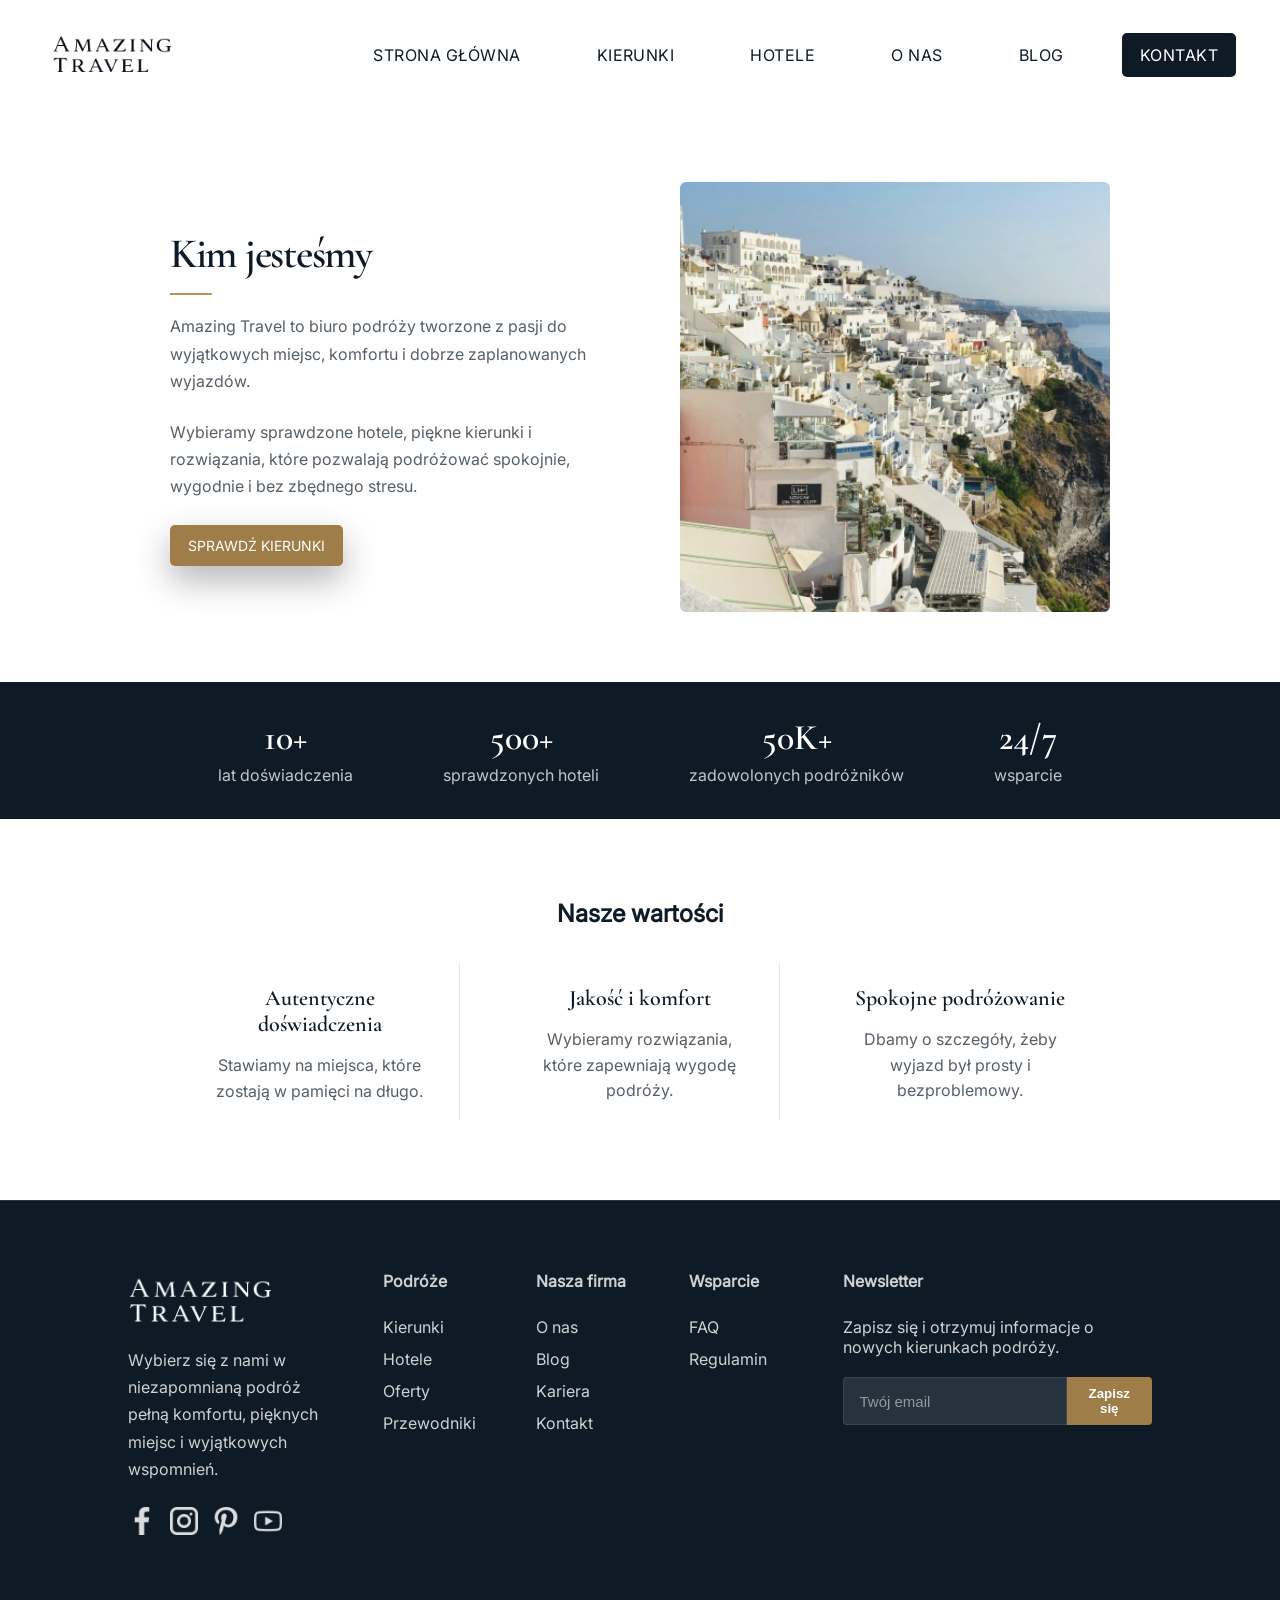
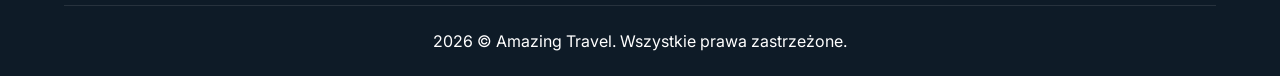
==== about.html @ a0cbdc21 "First commit" ====
<!doctype html>
<html lang="pl">
  <head>
    <meta charset="UTF-8" />
    <meta name="viewport" content="width=device-width, initial-scale=1.0" />
    <meta
      name="description"
      content="Poznaj Amazing Travel — biuro podróży tworzące komfortowe wyjazdy, sprawdzone hotele i wyjątkowe doświadczenia na całym świecie."
    />
    <title>Amazing Travel - podróże bez kompromisów</title>

    <link rel="stylesheet" href="css/index.css" />
    <link rel="stylesheet" href="css/about.css" />
  </head>
  <body class="page_light">
   <nav class="navbar">
  <a
    href="index.html"
    class="navbar_logo"
    aria-label="Amazing Travel - strona główna"
  >
    <img src="assets/images/logo_white.png" class="logo logo_light" alt="" />
    <img src="assets/images/logo.png" class="logo logo_dark" alt="" />
  </a>

  <button class="hamburger" type="button" aria-label="Otwórz menu">
    <span></span>
    <span></span>
    <span></span>
  </button>

  <ul>
    <li><a href="index.html">Strona główna</a></li>
    <li><a href="destinations.html">Kierunki</a></li>
    <li><a href="hotels.html">Hotele</a></li>
    <li><a href="about.html">O nas</a></li>
    <li><a href="blog.html">Blog</a></li>
    <li><a href="contact.html">Kontakt</a></li>
  </ul>
</nav>

    <main class="about">
      <section class="about_story">
        <div class="about_text">
          <h1>Kim jesteśmy</h1>
          <p>
            Amazing Travel to biuro podróży tworzone z pasji do wyjątkowych
            miejsc, komfortu i dobrze zaplanowanych wyjazdów.
          </p>
          <p>
            Wybieramy sprawdzone hotele, piękne kierunki i rozwiązania, które
            pozwalają podróżować spokojnie, wygodnie i bez zbędnego stresu.
          </p>
          <a href="destinations.html" class="button"> Sprawdź kierunki </a>
        </div>

        <div class="about_image">
          <img
            src="assets/images/cities/santorini.jpg"
            alt="Santorini, Grecja"
          />
        </div>
      </section>

      <section class="about_stats">
        <div>
          <h3>10+</h3>
          <p>lat doświadczenia</p>
        </div>
        <div>
          <h3>500+</h3>
          <p>sprawdzonych hoteli</p>
        </div>
        <div>
          <h3>50K+</h3>
          <p>zadowolonych podróżników</p>
        </div>
        <div>
          <h3>24/7</h3>
          <p>wsparcie</p>
        </div>
      </section>

      <section class="about_values">
        <h2>Nasze wartości</h2>

        <div class="values">
          <div>
            <h3>Autentyczne doświadczenia</h3>
            <p>Stawiamy na miejsca, które zostają w pamięci na długo.</p>
          </div>
          <div>
            <h3>Jakość i komfort</h3>
            <p>Wybieramy rozwiązania, które zapewniają wygodę podróży.</p>
          </div>
          <div>
            <h3>Spokojne podróżowanie</h3>
            <p>Dbamy o szczegóły, żeby wyjazd był prosty i bezproblemowy.</p>
          </div>
        </div>
      </section>
    </main>

    <footer class="site_footer">
      <div class="footer">
        <section class="footer_about">
          <img src="../assets/images/logo_white.png" alt="" />
          <p>
            Wybierz się z nami w niezapomnianą podróż pełną komfortu, pięknych
            miejsc i wyjątkowych wspomnień.
          </p>
          <div class="icons">
            <a href="https://facebook.com"
              ><img src="../assets/icons/facebook.png" alt="Facebook"
            /></a>
            <a href="https://instagram.com"
              ><img src="../assets/icons/instagram.png" alt="Instagram"
            /></a>
            <a href="https://pinterest.com"
              ><img src="../assets/icons/pinterest.png" alt="Pinterest"
            /></a>
            <a href="https://youtube.com"
              ><img src="../assets/icons/youtube.png" alt="Youtube"
            /></a>
          </div>
        </section>
        <nav class="footer_travel">
          <h4>Podróże</h4>
          <ul>
            <li><a href="destinations.html">Kierunki</a></li>
            <li><a href="hotels.html">Hotele</a></li>
            <li><a href="book.html">Oferty</a></li>
            <li>Przewodniki</li>
          </ul>
        </nav>
        <nav class="footer_company">
          <h4>Nasza firma</h4>
          <ul>
            <li><a href="about.html">O nas</a></li>
            <li><a href="blog.html">Blog</a></li>
            <li>Kariera</li>
            <li><a href="contact.html">Kontakt</a></li>
          </ul>
        </nav>
        <nav class="footer_support">
          <h4>Wsparcie</h4>
          <ul>
            <li>FAQ</li>
            <li>Regulamin</li>
          </ul>
        </nav>
        <section class="footer_newsletter">
          <h4>Newsletter</h4>
          <p>Zapisz się i otrzymuj informacje o nowych kierunkach podróży.</p>
          <form class="newsletter_form">
            <input type="email" placeholder="Twój email" />
            <button type="submit">Zapisz się</button>
          </form>
        </section>
      </div>
      <p class="copyright">
        2026 © Amazing Travel. Wszystkie prawa zastrzeżone.
      </p>
    </footer>

    <script src="js/main.js"></script>
  </body>
</html>
---- css/index.css ----
* {
  box-sizing: border-box;
}

@font-face {
  font-family: "Inter";
  src: url("../assets/fonts/Inter-VariableFont_opsz,wght.ttf")
    format("truetype");
  font-weight: 400;
  font-style: normal;
  font-display: swap;
}

@font-face {
  font-family: "Cormorant Garamond";
  src: url("../assets/fonts/CormorantGaramond-VariableFont_wght.ttf")
    format("truetype");
  font-weight: 600;
  font-style: normal;
  font-display: swap;
}

html,
body {
  margin: 0;
  padding: 0;
  font-family: "Inter", Arial, sans-serif;
}

img {
  display: block;
  max-width: 100%;
}

.button {
  display: inline-block;
  padding: 12px 18px;
  border-radius: 5px;
  background-color: #9f7d48;
  color: #fff;
  font-size: 16px;
  text-decoration: none;
  text-transform: uppercase;
  box-shadow: 0 14px 34px rgba(0, 0, 0, 0.3);
  transition: background-color 0.25s ease;
}

.button:hover {
  background-color: #b8925a;
}

/* NAVBAR */

.navbar {
  position: absolute;
  top: 0;
  left: 0;
  z-index: 100;
  display: flex;
  justify-content: space-between;
  width: 100%;
  padding: 18px 34px;
}

.navbar .logo {
  height: 50px;
}

.page_dark .navbar .logo_dark {
  display: none;
}

.page_light .navbar a {
  color: #0e1b27;
}

.page_light .navbar .logo_light {
  display: none;
}

.page_light .navbar .logo_dark {
  display: block;
}

.navbar ul {
  z-index: 101;
  display: flex;
  align-items: center;
  gap: 20px;
  margin: 0;
  padding: 0;
  list-style: none;
}

.navbar li {
  display: flex;
  align-items: center;
  justify-content: center;
  padding: 5px 10px;
}

.navbar a {
  padding: 12px 18px;
  color: #fff;
  font-size: 16px;
  font-weight: 500;
  letter-spacing: 0.03em;
  text-decoration: none;
  text-transform: uppercase;
}

.navbar ul li:last-child a {
  border-radius: 5px;
  background-color: #0e1b27;
  color: #fff;
}

.hamburger {
  display: none;
}

/* HEADER */

.main_header {
  position: relative;
  width: 100%;
  height: 75vh;
  overflow: hidden;
}

.header_bg {
  width: 100%;
  height: 100%;
  object-fit: cover;
  filter: brightness(1.15) contrast(1.05) saturate(0.7);
}

.main_header::before {
  content: "";
  position: absolute;
  inset: 0;
  z-index: 1;
  background:
    linear-gradient(
      90deg,
      rgba(14, 27, 39, 0.5) 0%,
      rgba(14, 27, 39, 0.35) 42%,
      rgba(14, 27, 39, 0.1) 100%
    ),
    linear-gradient(
      180deg,
      rgba(14, 27, 39, 0.3) 0%,
      rgba(14, 27, 39, 0.05) 45%,
      rgba(14, 27, 39, 0.35) 100%
    );
}

.header_txt {
  position: absolute;
  top: 31%;
  left: 10%;
  z-index: 2;
  width: 80%;
  max-width: 720px;
}

.header_title {
  color: #fff;
  font-family: "Cormorant Garamond", serif;
  font-size: 58px;
  font-weight: 600;
  line-height: 1;
  letter-spacing: -0.03em;
  text-shadow: 0 8px 32px rgba(0, 0, 0, 0.4);
}

.header_description {
  max-width: 620px;
  margin: 28px 0 36px;
  color: rgba(255, 255, 255, 0.9);
  font-size: 20px;
  font-weight: 300;
  line-height: 1.65;
  text-shadow: 0 4px 20px rgba(0, 0, 0, 0.3);
}

/* FOOTER */
footer {
  background-color: #0e1b27;
  border-top: 1px solid rgba(255, 255, 255, 0.1);
}

.footer {
  display: flex;
  align-items: flex-start;
  justify-content: space-between;
  gap: 5%;
  width: 90%;
  max-width: 2100px;
  min-height: 300px;
  margin: 0 auto;
  padding: 70px 5%;
  color: rgba(255, 255, 255, 0.8);
  border-bottom: 1px solid rgba(255, 255, 255, 0.1);
}

.footer a {
  color: rgba(255, 255, 255, 0.8);
  text-decoration: none;
  transition: color 0.2s ease;
}

.footer a:hover {
  color: #fff;
}

.footer h4 {
  margin-top: 0;
  margin-bottom: 26px;
}

.footer ul {
  margin: 0;
  padding: 0;
  list-style: none;
}

.footer li {
  margin: 12px 0;
}

.footer_about,
.footer_newsletter {
  flex: 2;
}

.footer_travel,
.footer_company,
.footer_support {
  flex: 1;
}

.footer_about > img {
  height: 60px;
}

.footer_about p {
  max-width: 300px;
  color: rgba(255, 255, 255, 0.8);
  line-height: 1.7;
}

.icons {
  display: flex;
  gap: 14px;
  margin-top: 24px;
}

.icons img {
  height: 28px;
  opacity: 0.85;
  transition: opacity 0.25s ease;
}

.icons img:hover {
  opacity: 1;
}

.newsletter_form {
  display: flex;
  margin-top: 20px;
}

.newsletter_form input {
  flex: 1;
  height: 48px;
  padding: 0 16px;
  border: 1px solid rgba(255, 255, 255, 0.1);
  border-radius: 4px 0 0 4px;
  outline: none;
  background-color: rgba(255, 255, 255, 0.1);
  color: #fff;
  font-size: 15px;
}

.newsletter_form input::placeholder {
  color: rgba(255, 255, 255, 0.5);
}

.newsletter_form button {
  height: 48px;
  padding: 0 22px;
  border: 0;
  border-radius: 0 4px 4px 0;
  background-color: #9f7d48;
  color: #fff;
  font-weight: 600;
  cursor: pointer;
  transition: background-color 0.25s ease;
}

.newsletter_form button:hover {
  background-color: #b8925a;
}

.copyright {
  display: flex;
  align-items: center;
  justify-content: center;
  height: 70px;
  margin: 0;
  color: #fff;
}

/* FEATURES */

.features {
  display: flex;
  align-items: center;
  justify-content: center;
  gap: 3%;
  width: 100%;
  min-height: 25vh;
  background-color: #0e1b27;
  color: #fff;
}

.feature {
  width: 20%;
  max-width: 250px;
}

.feature p {
  line-height: 1.5;
}

.feature_icon {
  height: 48px;
}

/* POPULAR DIRECTIONS */

.popular {
  display: flex;
  flex-direction: column;
  align-items: center;
  width: 100%;
  padding: 70px 8%;
  background-color: #faf7f2;
}

.popular h2 {
  margin: 0 0 40px;
  color: #0e1b27;
  font-family: "Cormorant Garamond", serif;
  font-size: 36px;
  font-weight: 600;
  letter-spacing: -0.03em;
}

.popular h2::after {
  content: "";
  display: block;
  width: 42px;
  height: 2px;
  margin: 14px auto 0;
  background-color: #b8925a;
}

.popular .cards {
  display: flex;
  justify-content: center;
  gap: 32px;
  width: 100%;
}

.popular .card {
  width: 90%;
  max-width: 360px;
  overflow: hidden;
  background-color: #fff;
  border: 1px solid rgba(14, 27, 39, 0.1);
  border-radius: 5px;
  box-shadow: 0 14px 35px rgba(14, 27, 39, 0.05);
}

.popular .card img {
  width: 100%;
  height: 210px;
  object-fit: cover;
}

.popular .card h3,
.popular .card p,
.popular .card a {
  margin-right: 24px;
  margin-left: 24px;
}

.popular .card h3 {
  margin-top: 22px;
  margin-bottom: 10px;
  color: #0e1b27;
  font-size: 20px;
}

.popular .card p {
  margin-top: 0;
  margin-bottom: 18px;
  color: rgba(14, 27, 39, 0.7);
  font-size: 15px;
  line-height: 1.6;
}

.popular .card a {
  display: inline-block;
  margin-bottom: 26px;
  color: #a88752;
  font-size: 13px;
  font-weight: 700;
  letter-spacing: 0.08em;
  text-decoration: none;
}

/* FIND WHERE */

.find_where {
  position: relative;
  display: flex;
  flex-direction: column;
  align-items: flex-start;
  justify-content: center;
  width: 100%;
  height: 400px;
  padding-left: 20%;
  overflow: hidden;
  background-image: url("../assets/images/pexels-sokil-2159771144-37146574.jpg");
  background-position: 50% 70%;
  background-size: cover;
  color: #fff;
}

.find_where::before {
  content: "";
  position: absolute;
  inset: 0;
  z-index: 1;
  background: linear-gradient(
    90deg,
    rgba(14, 27, 39, 0.85) 0%,
    rgba(14, 27, 39, 0.75) 42%,
    rgba(14, 27, 39, 0.5) 100%
  );
}

.find_where h2,
.find_where p,
.find_where .button {
  position: relative;
  z-index: 2;
}

.find_where h2 {
  margin: 0 0 16px;
  font-family: "Cormorant Garamond", serif;
  font-size: 42px;
  font-weight: 600;
  line-height: 1;
  letter-spacing: -0.03em;
  text-shadow: 0 8px 32px rgba(0, 0, 0, 0.4);
}

.find_where p {
  max-width: 440px;
  margin: 0 0 28px;
  color: rgba(255, 255, 255, 0.85);
  font-size: 17px;
  line-height: 1.6;
}

/* MEDIA QUERIES */

@media (max-width: 1100px) {
  .navbar {
    padding: 18px 24px;
  }

  .navbar ul {
    gap: 8px;
  }

  .navbar a {
    padding: 10px 12px;
  }

  .header_txt {
    left: 8%;
    width: 84%;
  }

  .header_title {
    font-size: 52px;
  }

  .find_where {
    padding-left: 10%;
  }

  .footer {
    flex-direction: column;
    gap: 40px;
    max-width: 750px;
  }
}

@media (max-width: 950px) {
  .navbar .logo_dark,
  .navbar .logo_light {
    display: none !important;
  }
}

@media (max-width: 800px) {
  .navbar {
    align-items: center;
  }

  .hamburger {
    z-index: 102;
    display: flex;
    flex-direction: column;
    justify-content: center;
    gap: 5px;
    width: 42px;
    height: 42px;
    border: 0;
    background: none;
    color: inherit;
    cursor: pointer;
  }

  .hamburger span {
    display: block;
    width: 26px;
    height: 2px;
    background-color: currentColor;
    transition:
      transform 0.25s ease,
      opacity 0.25s ease;
  }

  .navbar.open .hamburger {
    color: #0e1b27;
  }

  .navbar.open .hamburger span:nth-child(1) {
    transform: translateY(7px) rotate(45deg);
  }

  .navbar.open .hamburger span:nth-child(2) {
    opacity: 0;
  }

  .navbar.open .hamburger span:nth-child(3) {
    transform: translateY(-7px) rotate(-45deg);
  }

  .navbar ul {
    position: absolute;
    top: 0;
    left: 0;
    display: none;
    flex-direction: column;
    align-items: stretch;
    gap: 0;
    width: 100%;
    padding: 80px 18px 18px;
    background-color: #fff;
    border-radius: 0 0 6px 6px;
    box-shadow: 0 18px 42px rgba(14, 27, 39, 0.2);
  }

  .navbar.open ul {
    display: flex;
  }

  .navbar ul li {
    padding: 0;
  }

  .navbar ul li a {
    display: block;
    padding: 14px 12px;
    color: #0e1b27;
  }

  .navbar ul li:last-child a {
    margin-top: 8px;
    text-align: center;
  }

  .main_header {
    height: 700px;
  }

  .header_txt {
    top: 34%;
  }

  .header_title {
    font-size: 44px;
  }

  .header_description {
    font-size: 18px;
    line-height: 1.6;
  }

  .features {
    flex-direction: column;
    height: auto;
    padding: 50px 0;
    gap: 20px;
  }

  .feature {
    width: 80%;
    max-width: 600px;
  }

  .popular .cards {
    flex-direction: column;
    align-items: center;
  }

  .popular .card {
    max-width: 500px;
  }

  .find_where {
    height: auto;
    min-height: 360px;
    padding: 60px 8%;
  }

  .find_where h2 {
    font-size: 36px;
  }
}

@media (max-width: 500px) {
  .navbar {
    padding-right: 12px;
    padding-left: 12px;
  }

  .main_header {
    height: 620px;
  }

  .header_txt {
    top: 32%;
  }

  .header_title {
    font-size: 36px;
  }

  .header_description {
    margin: 22px 0 30px;
    font-size: 16px;
  }

  .header_txt .button,
  .find_where .button {
    width: 100%;
    max-width: 260px;
    text-align: center;
  }

  .popular {
    padding-right: 16px;
    padding-left: 16px;
  }

  .popular h2 {
    font-size: 32px;
  }

  .popular .card img {
    height: 240px;
  }

  .find_where {
    min-height: 320px;
    padding-right: 16px;
    padding-left: 16px;
  }

  .find_where h2 {
    font-size: 32px;
  }

  .find_where p {
    font-size: 15px;
  }

  .copyright {
    padding: 0 20px;
    text-align: center;
  }
}
---- css/about.css ----
/* ABOUT */

.about {
  margin-top: 112px;
  color: #0e1b27;
}

.about_story {
  display: flex;
  align-items: center;
  justify-content: center;
  gap: 80px;
  padding: 70px 8%;
}

.about_text {
  max-width: 430px;
}

.about_text h1,
.about_values h1 {
  margin: 0 0 18px;
  color: #0e1b27;
  font-family: "Cormorant Garamond", serif;
  font-size: 42px;
  font-weight: 600;
  letter-spacing: -0.03em;
}

.about_text h1::after,
.about_values h1::after {
  content: "";
  display: block;
  width: 42px;
  height: 2px;
  margin-top: 14px;
  background-color: #b8925a;
}

.about_values h1::after {
  margin-left: auto;
  margin-right: auto;
}

.about_text p {
  margin-bottom: 24px;
  color: rgba(14, 27, 39, 0.7);
  font-size: 16px;
  line-height: 1.7;
}

.about_text .button {
  display: inline-block;
  padding: 12px 18px;
  border-radius: 5px;
  background-color: #9f7d48;
  color: #fff;
  font-size: 14px;
  text-transform: uppercase;
  text-decoration: none;
}

.about_image img {
  width: 430px;
  height: 430px;
  object-fit: cover;
  border-radius: 6px;
}

/* STATS */

.about_stats {
  display: flex;
  justify-content: center;
  gap: 90px;
  padding: 34px 8%;
  background-color: #0e1b27;
  color: #fff;
  text-align: center;
}

.about_stats h3 {
  margin: 0 0 6px;
  font-family: "Cormorant Garamond", serif;
  font-size: 36px;
}

.about_stats p {
  margin: 0;
  color: rgba(255, 255, 255, 0.75);
}

/* VALUES */

.about_values {
  padding: 60px 8% 80px;
  text-align: center;
}

.values {
  display: flex;
  justify-content: center;
  gap: 40px;
  margin-top: 35px;
}

.values div {
  width: 280px;
  padding: 0 30px;
  border-right: 1px solid rgba(14, 27, 39, 0.1);
}

.values div:last-child {
  border-right: 0;
}

.values h3 {
  margin-bottom: 12px;
  font-family: "Cormorant Garamond", serif;
  font-size: 22px;
}

.values p {
  color: rgba(14, 27, 39, 0.7);
  line-height: 1.6;
}

/* MEDIA QUERIES */

@media (max-width: 1100px) {
  .about_story {
    gap: 50px;
  }

  .about_stats {
    gap: 50px;
  }
}

@media (max-width: 800px) {
  .about {
    margin-top: 20px;
  }

  .about_story {
    flex-direction: column;
    gap: 40px;
    padding: 50px 20px;
  }

  .about_text {
    max-width: 480px;
  }

  .about_image {
    display: flex;
    justify-content: center;
    width: 100%;
  }

  .about_image img {
    width: 100%;
    max-width: 500px;
    height: 420px;
  }

  .about_stats {
    flex-wrap: wrap;
    gap: 40px;
    padding: 40px 20px;
  }

  .about_stats div {
    width: 40%;
  }

  .about_values {
    padding: 50px 20px 70px;
  }

  .values {
    flex-direction: column;
    align-items: center;
    gap: 30px;
  }

  .values div {
    width: 100%;
    max-width: 500px;
    padding: 0 0 30px;
    border-right: 0;
    border-bottom: 1px solid rgba(14, 27, 39, 0.1);
  }

  .values div:last-child {
    padding-bottom: 0;
    border-bottom: 0;
  }
}

@media (max-width: 500px) {
  .about_story {
    padding-right: 16px;
    padding-left: 16px;
  }

  .about_text h1,
  .about_values h1 {
    font-size: 36px;
  }

  .about_text p,
  .values p {
    font-size: 15px;
  }

  .about_text .button {
    width: 100%;
    text-align: center;
  }

  .about_image img {
    height: 320px;
  }

  .about_stats {
    gap: 30px;
  }

  .about_stats div {
    width: 100%;
  }

  .about_stats h3 {
    font-size: 32px;
  }

  .values h3 {
    font-size: 20px;
  }
}
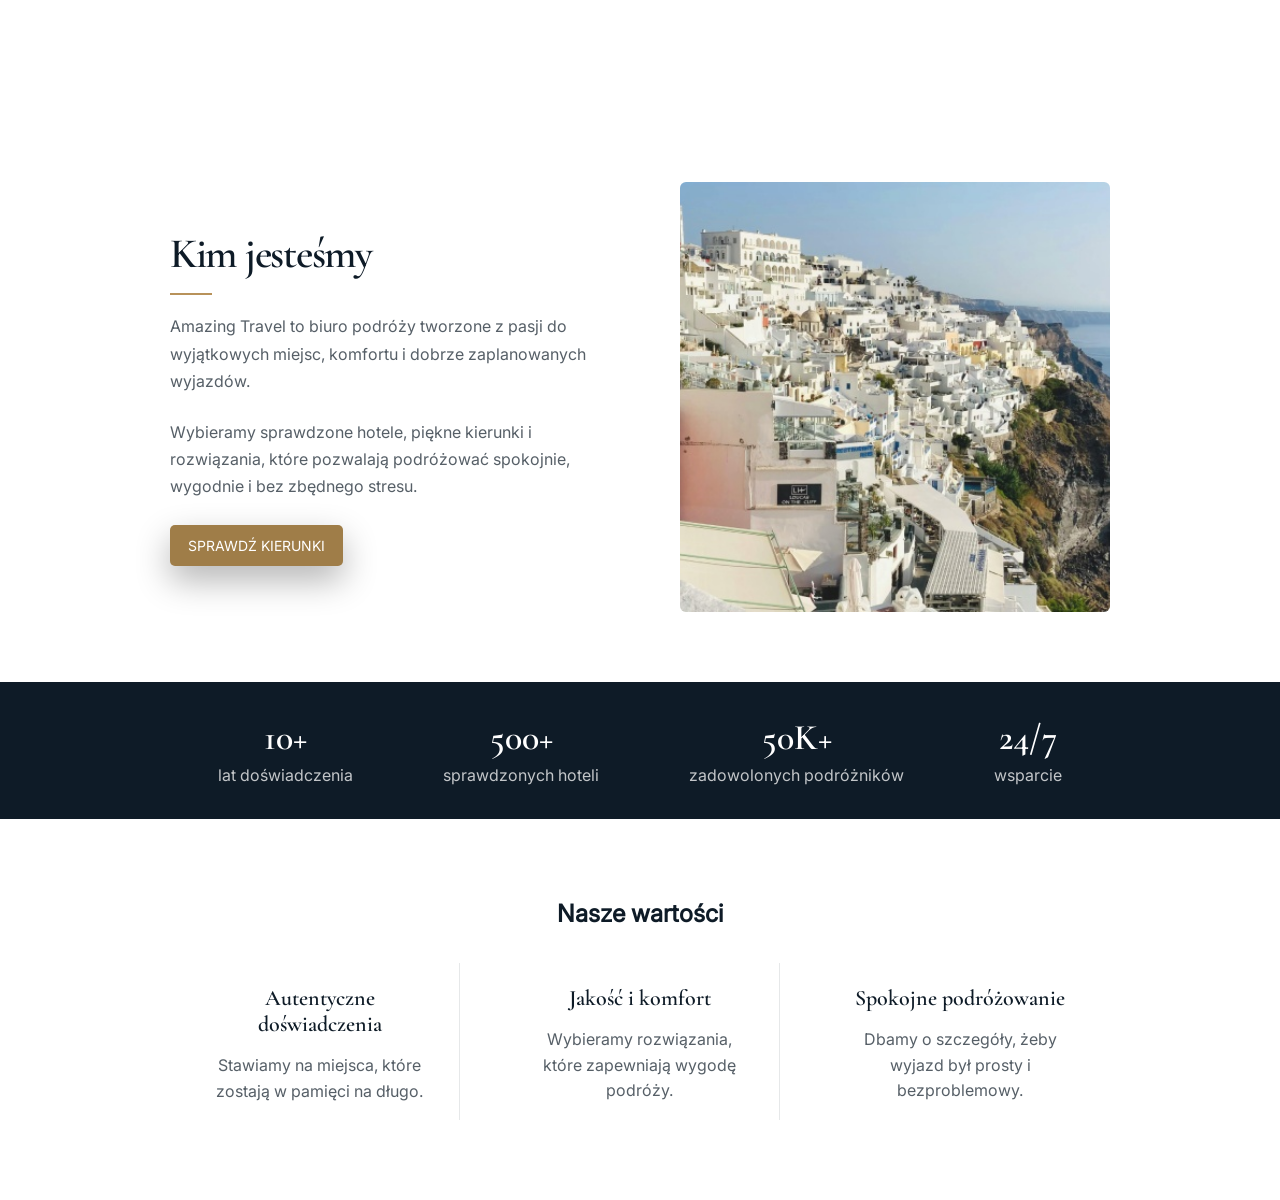
==== commit cca12a18: "Modified components" ====
--- a/about.html
+++ b/about.html
@@ -13,32 +13,7 @@
     <link rel="stylesheet" href="css/about.css" />
   </head>
   <body class="page_light">
-   <nav class="navbar">
-  <a
-    href="index.html"
-    class="navbar_logo"
-    aria-label="Amazing Travel - strona główna"
-  >
-    <img src="assets/images/logo_white.png" class="logo logo_light" alt="" />
-    <img src="assets/images/logo.png" class="logo logo_dark" alt="" />
-  </a>
-
-  <button class="hamburger" type="button" aria-label="Otwórz menu">
-    <span></span>
-    <span></span>
-    <span></span>
-  </button>
-
-  <ul>
-    <li><a href="index.html">Strona główna</a></li>
-    <li><a href="destinations.html">Kierunki</a></li>
-    <li><a href="hotels.html">Hotele</a></li>
-    <li><a href="about.html">O nas</a></li>
-    <li><a href="blog.html">Blog</a></li>
-    <li><a href="contact.html">Kontakt</a></li>
-  </ul>
-</nav>
-
+    <div id="navbar"></div>
     <main class="about">
       <section class="about_story">
         <div class="about_text">
@@ -101,67 +76,7 @@
       </section>
     </main>
 
-    <footer class="site_footer">
-      <div class="footer">
-        <section class="footer_about">
-          <img src="../assets/images/logo_white.png" alt="" />
-          <p>
-            Wybierz się z nami w niezapomnianą podróż pełną komfortu, pięknych
-            miejsc i wyjątkowych wspomnień.
-          </p>
-          <div class="icons">
-            <a href="https://facebook.com"
-              ><img src="../assets/icons/facebook.png" alt="Facebook"
-            /></a>
-            <a href="https://instagram.com"
-              ><img src="../assets/icons/instagram.png" alt="Instagram"
-            /></a>
-            <a href="https://pinterest.com"
-              ><img src="../assets/icons/pinterest.png" alt="Pinterest"
-            /></a>
-            <a href="https://youtube.com"
-              ><img src="../assets/icons/youtube.png" alt="Youtube"
-            /></a>
-          </div>
-        </section>
-        <nav class="footer_travel">
-          <h4>Podróże</h4>
-          <ul>
-            <li><a href="destinations.html">Kierunki</a></li>
-            <li><a href="hotels.html">Hotele</a></li>
-            <li><a href="book.html">Oferty</a></li>
-            <li>Przewodniki</li>
-          </ul>
-        </nav>
-        <nav class="footer_company">
-          <h4>Nasza firma</h4>
-          <ul>
-            <li><a href="about.html">O nas</a></li>
-            <li><a href="blog.html">Blog</a></li>
-            <li>Kariera</li>
-            <li><a href="contact.html">Kontakt</a></li>
-          </ul>
-        </nav>
-        <nav class="footer_support">
-          <h4>Wsparcie</h4>
-          <ul>
-            <li>FAQ</li>
-            <li>Regulamin</li>
-          </ul>
-        </nav>
-        <section class="footer_newsletter">
-          <h4>Newsletter</h4>
-          <p>Zapisz się i otrzymuj informacje o nowych kierunkach podróży.</p>
-          <form class="newsletter_form">
-            <input type="email" placeholder="Twój email" />
-            <button type="submit">Zapisz się</button>
-          </form>
-        </section>
-      </div>
-      <p class="copyright">
-        2026 © Amazing Travel. Wszystkie prawa zastrzeżone.
-      </p>
-    </footer>
+    <div id="footer"></div>
 
     <script src="js/main.js"></script>
   </body>
